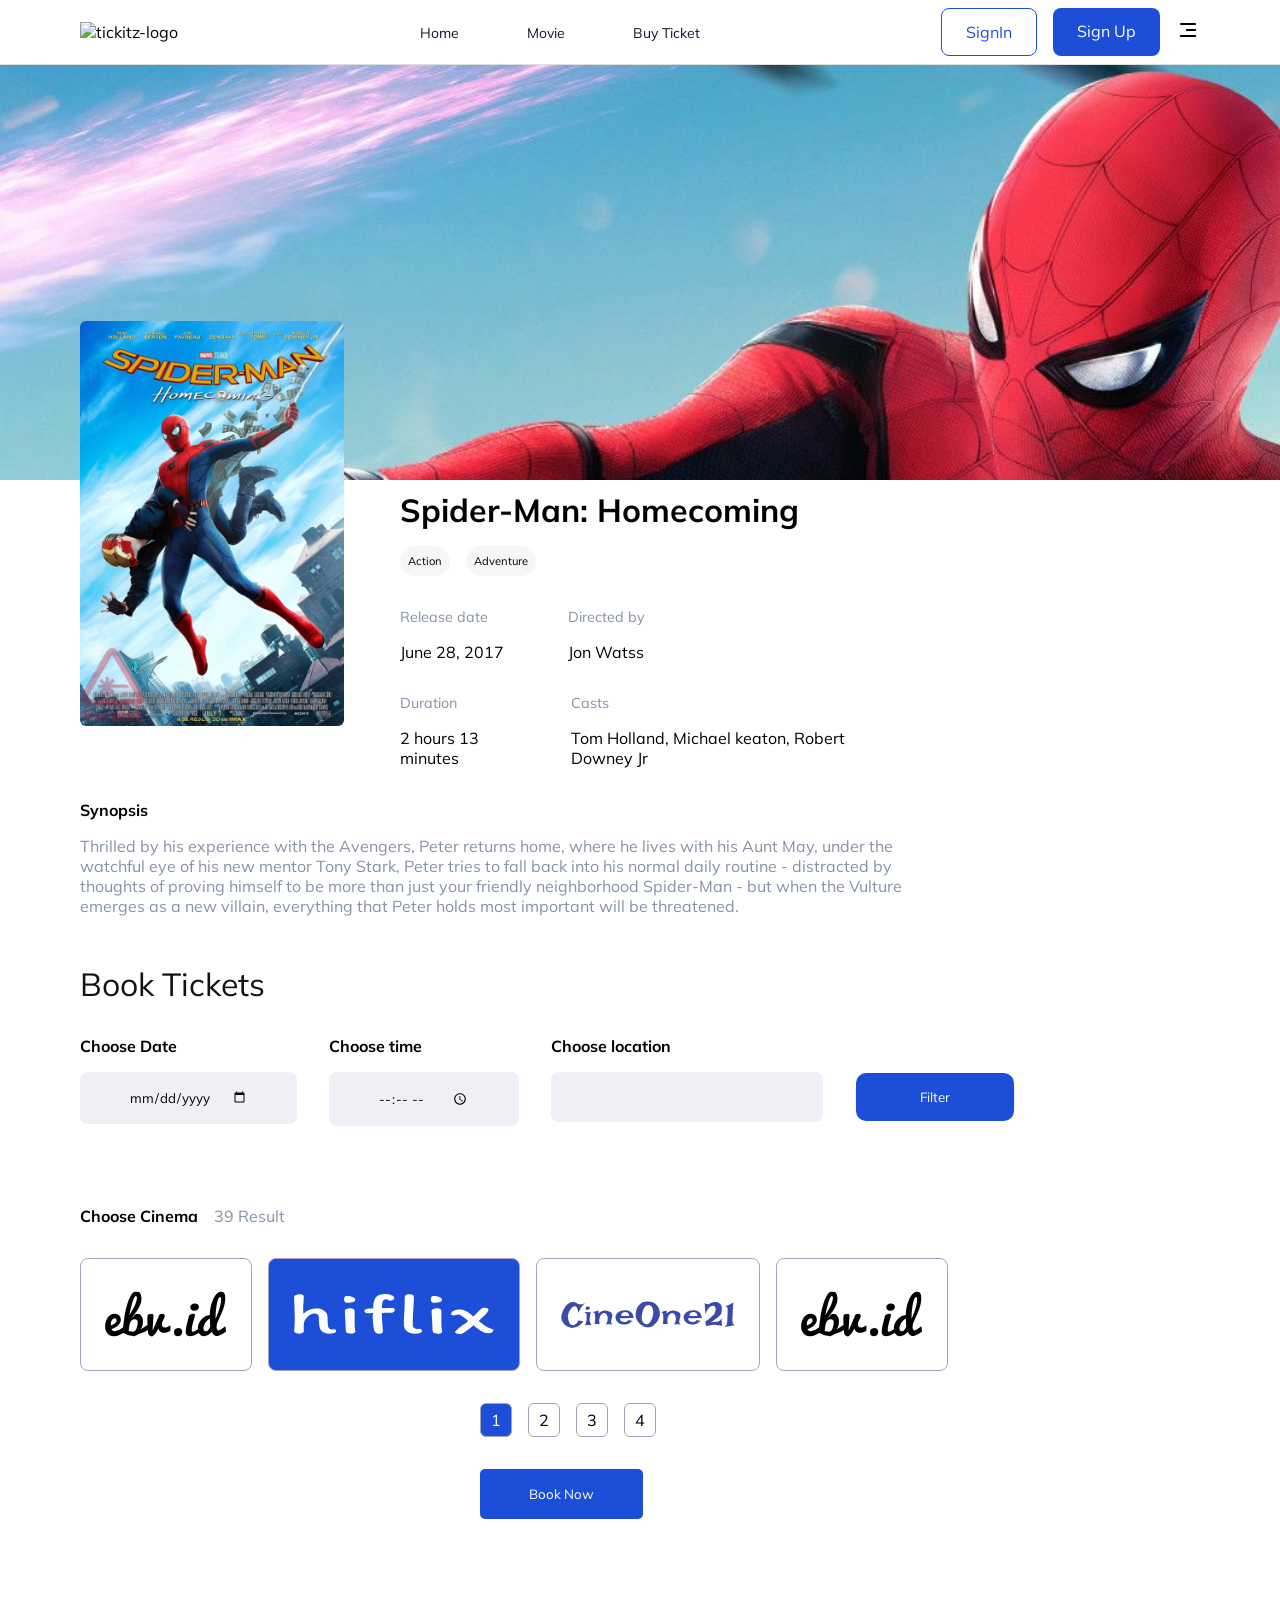
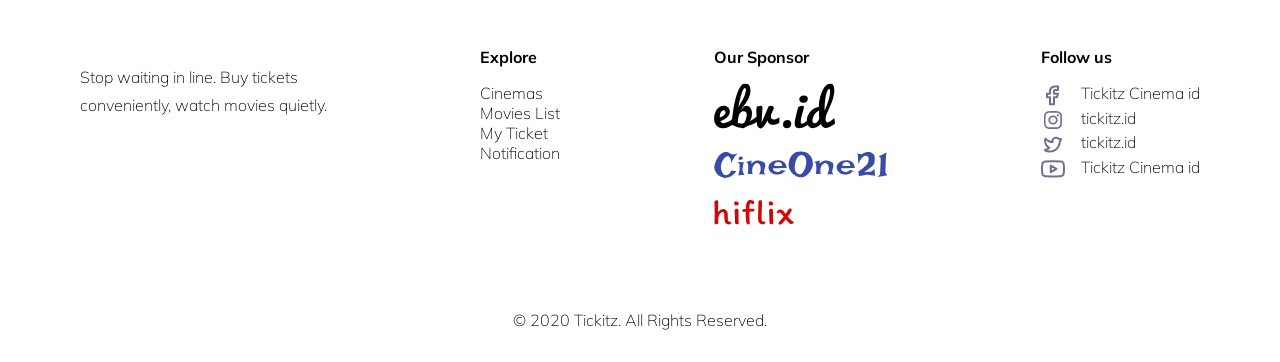
==== description.html @ 7eff0861 "feat: Tickitz.id" ====
<!DOCTYPE html>
<html lang="en">
<head>
    <meta charset="UTF-8">
    <meta name="viewport" content="width=device-width, initial-scale=1.0">
    <title>Movie Description</title>
    <link rel="preconnect" href="https://fonts.googleapis.com">
    <link rel="preconnect" href="https://fonts.gstatic.com" crossorigin>
    <link href="https://fonts.googleapis.com/css2?family=Mulish:ital,wght@0,200..1000;1,200..1000&display=swap" rel="stylesheet">
    <link rel="stylesheet" href="./assets/style/description.css">
</head>
<body>
    <header>
        <nav>
            <div class="home-logo">
                <img src="./assets/img/Tickitz 1.svg" alt="tickitz-logo">
            </div>
            <div class="nav-link">
                <a href="home.html">Home</a>
                <a href="movie.html">Movie</a>
                <a href="movie.html">Buy Ticket</a>
            </div>
            <div class="btn-sign-log">
                <div class="btn-log">
                     <a href="login.html">SignIn</a>
                </div>
                <div class="btn-up">
                    <a href="register.html">Sign Up</a>
                </div>
                <div class="menu">
                    <a href="#" id="hamburger-menu"><img src="./assets/img/gg_menu-right-alt.svg" alt=""></a>
                </div>
            </div>
        </nav>
    </header>

    <section id="hero">
            <div class="container-img">
                <div><img src="./assets/img/spiderman-film.svg" alt=""></div>
            </div>
            <div class="container">
                <div class="film">
                    <div class="title"><p>Spider-Man: Homecoming</p></div>
                    <div class="genre">
                        <div><p>Action</p></div>
                        <div class="genre2"><p>Adventure</p></div>
                    </div>
                    <div class="release-directed">
                        <div>
                            <div class="release"><p>Release date</p></div>
                            <div class="date"><p>June 28, 2017</p></div>
                        </div>
                        <div>  
                            <div class="directed"><p>Directed by</p></div>
                            <div class="direct"><p>Jon Watss</p></div>
                        </div>
                    </div>
                    <div class="duration-casts">
                        <div>
                            <div class="duration"><p>Duration</p></div>
                            <div class="time"><p>2 hours 13 minutes</p></div>
                        </div>
                        <div>    
                            <div class="cast"><p>Casts</p></div>
                            <div class="actor"><p>Tom Holland, Michael keaton, Robert Downey Jr</p></div>
                        </div>    
                    </div>
                </div>
            </div>
    </section>

    <section id="hero-desc">
        <div class="container">
            <div class="sinopsis">
                <p>Synopsis</p>
                <p>Thrilled by his experience with the Avengers, Peter returns home, where he lives with his Aunt May, under the watchful eye of his new mentor Tony Stark, Peter tries to fall back into his normal daily routine - distracted by thoughts of proving himself to be more than just your friendly neighborhood Spider-Man - but when the Vulture emerges as a new villain, everything that Peter holds most important will be threatened. </p>
            </div>

            <div class="book">
                <div class="books"><p>Book Tickets</p></div>

                <div class="flex-desc">
                    <div class="container-form">
                    <form action="">
                    <div>    
                        <div class="label-input"><p>Choose Date</p></div>
                        <div><input type="date"></div>
                    </div>
                    <div>    
                        <div class="label-input"><p>Choose time</p></div>
                        <div><input type="time"></div>
                    </div>
                    <div>    
                        <div class="label-input"><p>Choose location</p></div>
                        <div><input type="text"></div>
                    </div>
                    
                    <div class="btn-filter">
                       <button type="submit">
                            <a href="">Filter</a>
                       </button>
                    </div>
                    </form>
                    </div>
                </div>
            </div>
        </div>    
    </section>

    <section id="choose-cinema">
        <div class="cinema">
            <p>Choose Cinema</p>
            <p>39 Result</p>
        </div>

        <div class="container-card">
            <div>
                <img src="./assets/img/ebv.id 2.svg" alt="">
            </div>
            <div class="cinema-hiflix">
                <img src="./assets/img/hiflix 3.svg" alt="">
            </div>
            <div>
                <img src="./assets/img/CineOne21 2.svg" alt="">
            </div>
            <div>
                <img src="./assets/img/ebv.id 2.svg" alt="">
            </div>
        </div>

        <div class="btn-number">
            <p class="one">1</p>
            <p>2</p>
            <p>3</p>
            <p>4</p>
        </div>

        <div class="btn-book">
            <button>
                <a href="order-page.html">Book Now</a>
            </button>
        </div>
    </section>







    <footer>
        <div class="container-footer">
            <div class="footer1">
                <div><img src="./assets/img/Tickitz 1.svg" alt=""></div>
                <div><p>Stop waiting in line. Buy tickets</p></div>
                <div><p>conveniently, watch movies quietly.</p></div>
            </div>
            <div class="footer2">
                <div><p>Explore</p></div>
                <div><p>Cinemas</p></div>
                <div><p>Movies List</p></div>
                <div><p>My Ticket</p></div>
                <div><p>Notification</p></div>
            </div>
            <div class="footer3">
                <div><p>Our Sponsor</p></div>
                <div><img src="./assets/img/ebv.id 2.svg" alt="ebv"></div>
                <div><img src="./assets/img/CineOne21 2.svg" alt="cineone"></div>
                <div><img src="./assets/img/hiflix 2.svg" alt="hiflix"></div>
            </div>
            <div class="footer4">
                <div class="follow"><p>Follow us</p></div>
                <div class="facebook">
                    <img src="./assets/img/eva_facebook-outline.svg" alt="facebook icon">
                    <p>Tickitz Cinema id</p>
                </div>
                <div class="ig">
                    <img src="./assets/img/bx_bxl-instagram.svg" alt="instagram icon">
                    <p>tickitz.id</p>
                </div>
                <div class="x">
                    <img src="./assets/img/eva_twitter-outline.svg" alt="twitter icon">
                    <p>tickitz.id</p>
                </div>
                <div class="ytb">
                    <img src="./assets/img/feather_youtube.svg" alt="youtube icon">
                    <p>Tickitz Cinema id</p>
                </div>
            </div>
        </div>
        </div>
        <div class="copyright">
            &copy; 2020 Tickitz. All Rights Reserved.
        </div>
    </footer>


</body>
</html>
---- assets/style/description.css ----
:root {
    --main--color : #1D4ED8;
    --sec--color : #A0A3BD;
    --font : 'Mulish';
}

* {
     margin: 0;
     padding: 0;
     font-family: var(--font);
     outline: none;
     
}

header {
    border-bottom: 0.1rem solid #DEDEDE;
}

nav {
    display: flex;
    justify-content: space-between;
    align-items: center;
    margin: 0.5rem 5rem;
}


.nav-link a {
    text-decoration: none;
    color: #0F172A;
    padding: 0 2rem;
    font-size: 14px;

}

.btn-sign-log {
    display: flex;
    gap: 1rem;
}

.btn-sign-log div a {
    text-decoration: none;
}

.btn-log {
    background-color: #fff;
    padding: 0.8rem 1.5rem;
    border-radius: 8px;
    border: 1.5px solid var(--main--color);
}



.btn-up {
    background-color: #1D4ED8;
    padding: 0.8rem 1.5rem;
    border-radius: 8px;
}

.btn-up:hover {
    background-color: #3a7bc8;
}

.btn-log a {
    color: var(--main--color);
}

.btn-up a {
    color: #fff;
}

.menu {
    display: flex;
    align-items: center;
}

#hero {
    background-image: url(../img/spiderman-cover-desc.svg);
    background-repeat: no-repeat;   
    
}

.container-img div img{
      margin-top: 16rem;
      margin-left: 5rem;
}


.film {
    margin-top: -16rem;
}



.title {
    font-weight: bold;
    font-size: 32px;
    margin: 1rem 25rem;
}

.genre {
    display: flex;
    margin: 1rem 25rem;
    gap: 1rem;
}

.genre p {
    padding: 0.5rem;
    border-radius: 25px;
    background-color: rgba(160,163,189,0.1);
    font-size: 0.7rem;
}

.release-directed {
    display: flex;
    gap: 4rem;
    margin: 1rem 25rem;
}

.release-directed div p {
    margin: 1rem 0rem;
    
}

.release {
    color: #8692A6;
    font-size: 0.9rem;

}

.directed {
    color: #8692A6;
    font-size: 0.9rem
}

.duration-casts {
    display: flex;
    gap: 3rem;
    margin: 1rem 25rem;
}

.duration {
    color: #8692A6;
    font-size: 0.9rem;
    margin-bottom: 1rem;
}


.cast {
    color: #8692A6;
    font-size: 0.9rem;
    margin-bottom: 1rem;

}

.sinopsis>p:first-child {
    margin-left: 5rem;
    margin-top: 2rem;
    font-weight: bold;
}

.sinopsis>p:nth-child(2) {
    margin-top: 1rem;
    margin-left: 5rem;
    margin-right: 20rem;
    color: #8692A6;
    font-weight: 400;
    margin-bottom: 3rem;
}

.books {
    margin-left: 5rem;
    font-size: 32px;
    color: #121212;
    margin-bottom: 2rem;
}

form {
    display: flex;
    gap: 2rem;
    margin-left: 5rem;
    margin-bottom: 5rem;
}

.label-input {
    font-weight: bold;
    margin-bottom: 1rem;
}

input {
    padding: 0.5rem 2rem;
    border: 1px solid transparent;
    background-color: #EFF0F6;
    padding: 1rem 3rem;
    border-radius: 8px;
}

.btn-filter {
    margin-top: 2rem;
    display: flex;
    align-items: center;

}

.btn-filter button {
    border: 1px solid transparent;
}

.btn-filter button a {
    background-color: var(--main--color);
    border-radius: 10px;
    padding: 1rem 4rem;
    color: #fff;
    text-decoration: none;
}

.cinema {
    margin-left: 5rem;
    display: flex;
    gap: 1rem;
    margin-bottom: 2rem;
}

.cinema>p:first-child {
    font-weight: bold;
}

.cinema>p:nth-child(2) {
    color: #8692A6;
}

.container-card {
    margin: 0rem 5rem;
    display: flex;
    justify-content: flex-start;
    gap: 1rem;
    margin-bottom: 2rem;
}

.container-card div {
    display: flex;
    align-items: center;
    border: 1px solid var(--sec--color);
    padding: 2rem 1.5rem;
    border-radius: 8px;

}

.cinema-hiflix {
    background-color: var(--main--color);
}

.btn-number {
    display: flex;
    margin-left: 30rem;
    gap: 1rem;

}

.btn-number p {
    border: 1px solid var(--sec--color) ;
    padding: 6px 10px;
    border-radius: 6px;    
}

.one {
    background-color: var(--main--color);
    color: white;
}

.btn-book {
    display: flex;
    margin-left: 30rem;
    margin-top: 2rem;
    margin-bottom: 8rem;
}

.btn-book button {
    padding: 1rem 3rem;
    background-color: var(--main--color);
    border: 1px solid transparent;
    border-radius: 5px;
}

.btn-book button a {
    text-decoration: none;
    background-color: var(--main--color);
    color: white;
}


.container-footer {
    margin: 4rem 5rem;
    display: flex;
    justify-content: space-between;   
}


.footer1 div img {
   margin-bottom: 1rem;
}

.footer1 div p {
    display: flex;
    flex-wrap: wrap;
    margin-bottom: 0.5rem;
    font-weight: 100;
}

.footer2>div:first-child {
    font-weight: bold;
    margin-bottom: 1rem;
}

.footer2>div:nth-child(2) {
    font-weight: 200;
}

.footer2>div:nth-child(3) {
    font-weight: 200;
}

.footer2>div:nth-child(4) {
    font-weight: 200;
}

.footer2>div:nth-child(5) {
    font-weight: 200;
}

.footer3 div p {
    font-weight: bold;
    margin-bottom: 1rem;
}

.footer3 div img {
    margin-bottom: 1rem;
}

.facebook {
    display: flex;
    gap: 1rem;
    font-weight: 200;
}

.ig {
    display: flex;
    gap: 1rem;
    font-weight: 200;
}

.x {
    display: flex;
    gap: 1rem;
    font-weight: 200;
}

.ytb {
    display: flex;
    gap: 1rem;
    font-weight: 200;
}

.follow {
    font-weight: bold;
    margin-bottom: 1rem;
}

.copyright {
    display: flex;
    justify-content: center;
    margin-bottom: 2rem;
    font-weight: 100;
}










@media (max-width: 768px) {
    
    .home-logo img{
        width: 70%;
    }

    .nav-link a {
        display: none;
    }

    .btn-log, .btn-up {
        display: none;
    }

    .container-img div img {
        width: 100%;
        margin: 2rem auto 0;
    }

    .film {
        margin: 2rem 2rem 0;
    }

    .title, .genre, .release-directed, .duration-casts {
        margin: 1rem 2rem;
        flex-direction: column;
    }

    .genre {
        flex-wrap: wrap;
    }

    .sinopsis > p:first-child,
    .sinopsis > p:nth-child(2),
    .books {
        margin-left: 2rem;
        margin-right: 2rem;
    }

    .sinopsis > p:nth-child(2) {
        margin-right: 2rem;
    }

    form {
        flex-direction: column;
        gap: 1.5rem;
        margin: 2rem;
    }

    .btn-filter {
        justify-content: center;
    }

    .container-card {
        flex-wrap: wrap;
        justify-content: center;
        margin: 1rem 2rem;
    }

    .container-card div {
        width: 100%;
        justify-content: center;
    }

    .btn-number {
        justify-content: center;
        margin: 2rem 0;
    }

    .btn-book {
        justify-content: center;
        margin: 2rem 0;
    }

    .book {
        display: flex;
        flex-wrap: wrap;
        justify-content: center;
        margin-top: 5rem;
    }

    .container-footer {
        flex-direction: column;
        gap: 2rem;
        margin: 2rem;
    }

    .footer1, .footer2, .footer3, .footer4 {
        align-items: flex-start;
        justify-content: center;
    }

    .copyright {
        font-size: 14px;
        text-align: center;
    }

    #choose-cinema {
        margin-top: 8rem;
        margin-bottom: 8rem;
    }
}
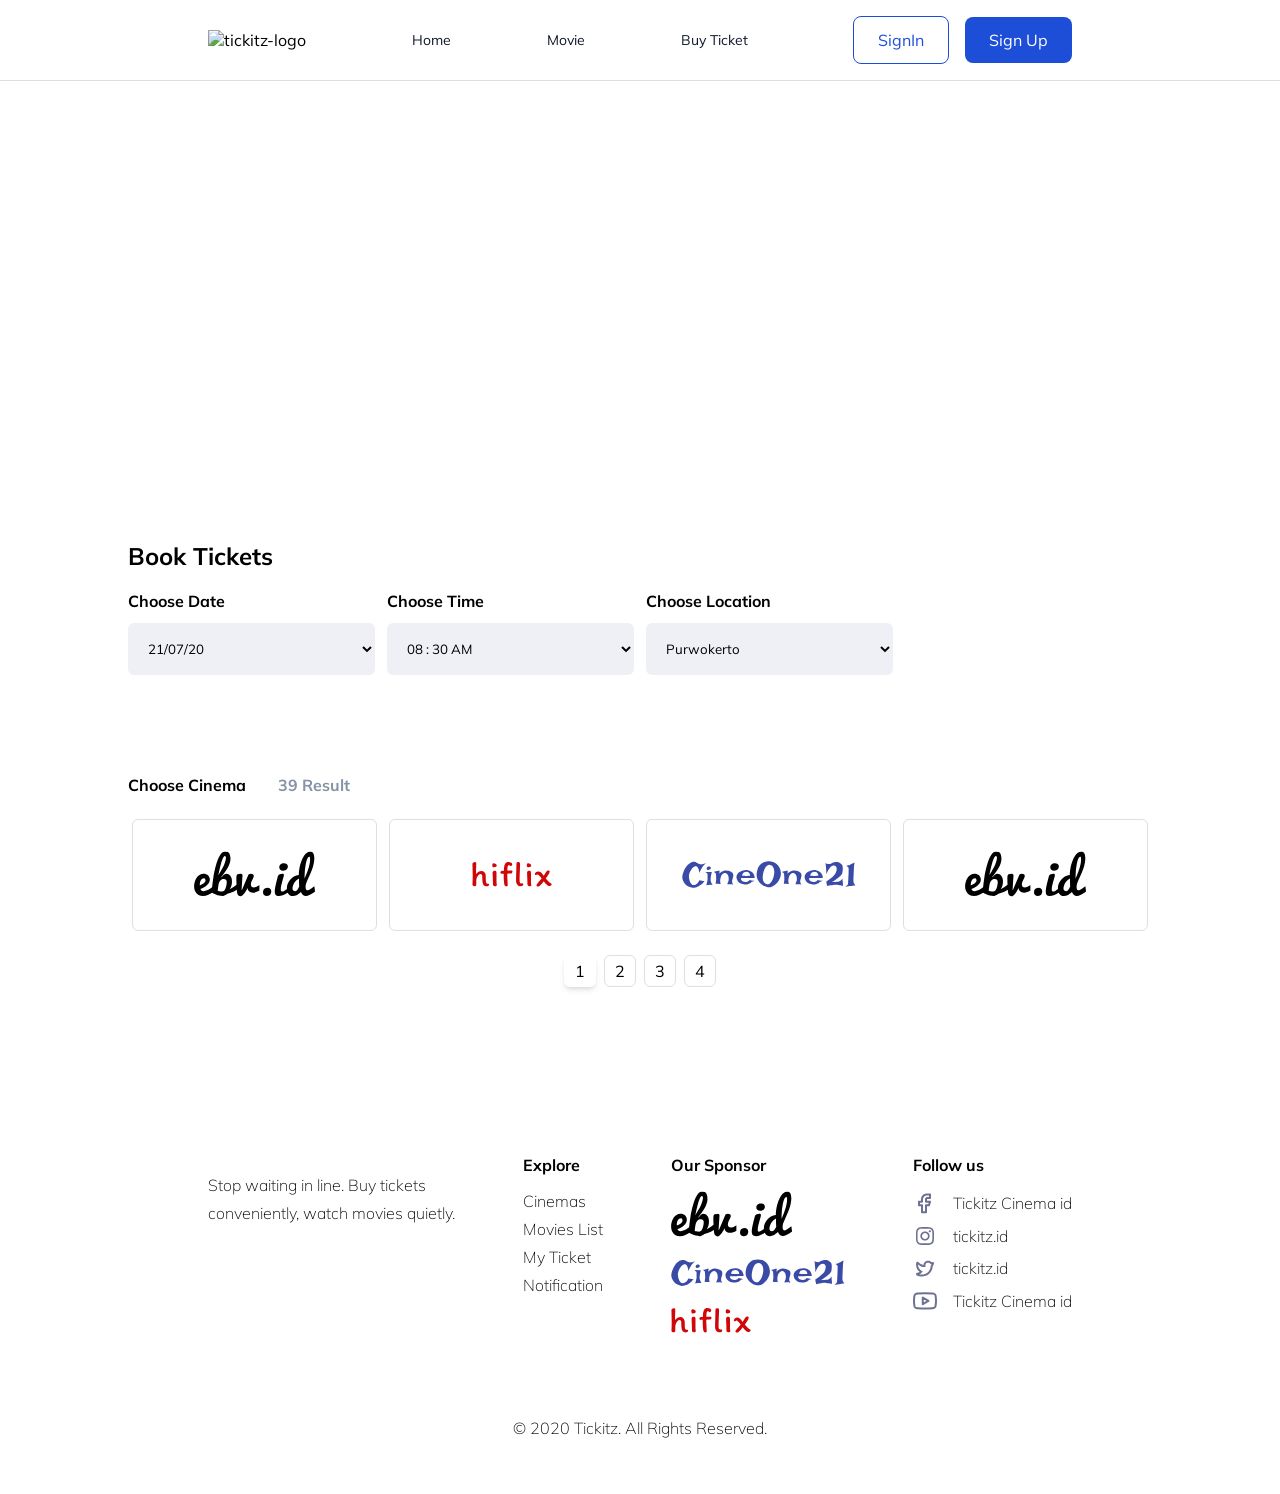
==== commit 96938b7c: "refactor: remove data dummy. shown data from third party api" ====
--- a/description.html
+++ b/description.html
@@ -1,22 +1,28 @@
+<!-- pg. 5 -->
 <!DOCTYPE html>
 <html lang="en">
+
 <head>
     <meta charset="UTF-8">
     <meta name="viewport" content="width=device-width, initial-scale=1.0">
-    <title>Movie Description</title>
-    <link rel="preconnect" href="https://fonts.googleapis.com">
-    <link rel="preconnect" href="https://fonts.gstatic.com" crossorigin>
-    <link href="https://fonts.googleapis.com/css2?family=Mulish:ital,wght@0,200..1000;1,200..1000&display=swap" rel="stylesheet">
+    <meta name="description" content="pg. 5">
+    <style>
+        @import url('https://fonts.googleapis.com/css2?family=Inter:ital,opsz,wght@0,14..32,100..900;1,14..32,100..900&family=Mulish:ital,wght@0,200..1000;1,200..1000&display=swap');
+    </style>
     <link rel="stylesheet" href="./assets/style/description.css">
+    <script src="https://cdn.jsdelivr.net/npm/axios/dist/axios.min.js"></script>
+    <script src="./assets/script/description.js" defer></script>
+    <title>Details #1</title>
 </head>
-<body>
-    <header>
+
+<body class="font-primary">
+   <header>
         <nav>
             <div class="home-logo">
                 <img src="./assets/img/Tickitz 1.svg" alt="tickitz-logo">
             </div>
             <div class="nav-link">
-                <a href="home.html">Home</a>
+                <a href="#home">Home</a>
                 <a href="movie.html">Movie</a>
                 <a href="movie.html">Buy Ticket</a>
             </div>
@@ -27,126 +33,82 @@
                 <div class="btn-up">
                     <a href="register.html">Sign Up</a>
                 </div>
-                <div class="menu">
-                    <a href="#" id="hamburger-menu"><img src="./assets/img/gg_menu-right-alt.svg" alt=""></a>
-                </div>
+                <button id="hamburger-menu">
+                    <img src="./assets/img/gg_menu-right-alt.svg" alt="menu icon" class="menu">
+                </button>
+
             </div>
         </nav>
     </header>
 
-    <section id="hero">
-            <div class="container-img">
-                <div><img src="./assets/img/spiderman-film.svg" alt=""></div>
+    <main class="d-flex flex-col">
+        <section id="hero">
+            <div id="mov-bdrop"></div>
+        </section>
+
+        <section id="mov-detail">
+            <div class="detail-wrapper">
+                
             </div>
-            <div class="container">
-                <div class="film">
-                    <div class="title"><p>Spider-Man: Homecoming</p></div>
-                    <div class="genre">
-                        <div><p>Action</p></div>
-                        <div class="genre2"><p>Adventure</p></div>
+            <div class="synopsis-wrapper">
+                <h3>Synopsis</h3>
+                
+            </div>
+        </section>
+
+        <section id="book" class="d-flex flex-col">
+            <h2>Book Tickets</h2>
+            <div class="grid-cont">
+                <h4>Choose Date</h4>
+                <h4>Choose Time</h4>
+                <h4>Choose Location</h4>
+                <h4>Showtimes and Tickets</h4>
+                <select name="" id="">
+                    <option value="">21/07/20</option>
+                </select>
+                <select name="" id="">
+                    <option value="">08 : 30 AM</option>
+                </select>
+                <select name="" id="">
+                    <option value="">Purwokerto</option>
+                </select>
+                <button>Filter</button>
+            </div>
+            <div class="choose-cinema d-flex flex-col mt-8">
+                <div class="title d-flex">
+                    <h4>Choose Cinema</h4>
+                    <h4>39 Result</h4>
+                </div>
+                <div class="cinema-icon d-flex">
+                    <div id="cinema-1" class="cinema"><img src="/assets/img/ebv.id 2.svg"
+                            alt="">
+                            <i class="nf nf-cod-chevron_down"></i>
+                        </div>
+                    <div id="cinema-2" class="cinema"><img src="/assets/img/hiflix 2.svg"
+                            alt="">
+                            <i class="nf nf-cod-chevron_down"></i>
                     </div>
-                    <div class="release-directed">
-                        <div>
-                            <div class="release"><p>Release date</p></div>
-                            <div class="date"><p>June 28, 2017</p></div>
+                    <div id="cinema-3" class="cinema"><img
+                            src="/assets/img/CineOne21 2.svg" alt="">
+                            <i class="nf nf-cod-chevron_down"></i>
                         </div>
-                        <div>  
-                            <div class="directed"><p>Directed by</p></div>
-                            <div class="direct"><p>Jon Watss</p></div>
+                    <div id="cinema-4" class="cinema"><img src="/assets/img/ebv.id 2.svg"
+                            alt="">
+                            <i class="nf nf-cod-chevron_down"></i>
                         </div>
-                    </div>
-                    <div class="duration-casts">
-                        <div>
-                            <div class="duration"><p>Duration</p></div>
-                            <div class="time"><p>2 hours 13 minutes</p></div>
-                        </div>
-                        <div>    
-                            <div class="cast"><p>Casts</p></div>
-                            <div class="actor"><p>Tom Holland, Michael keaton, Robert Downey Jr</p></div>
-                        </div>    
+                </div>
+                <div class="pg-number">
+                    <div class="cinema-num d-flex justify-center">
+                        <div class="num num-1">1</div>
+                        <div class="num num-2">2</div>
+                        <div class="num num-3">3</div>
+                        <div class="num num-4">4</div>
                     </div>
                 </div>
+                <button><a href="../ticket/order.html">Book Now</a></button>
             </div>
-    </section>
-
-    <section id="hero-desc">
-        <div class="container">
-            <div class="sinopsis">
-                <p>Synopsis</p>
-                <p>Thrilled by his experience with the Avengers, Peter returns home, where he lives with his Aunt May, under the watchful eye of his new mentor Tony Stark, Peter tries to fall back into his normal daily routine - distracted by thoughts of proving himself to be more than just your friendly neighborhood Spider-Man - but when the Vulture emerges as a new villain, everything that Peter holds most important will be threatened. </p>
-            </div>
-
-            <div class="book">
-                <div class="books"><p>Book Tickets</p></div>
-
-                <div class="flex-desc">
-                    <div class="container-form">
-                    <form action="">
-                    <div>    
-                        <div class="label-input"><p>Choose Date</p></div>
-                        <div><input type="date"></div>
-                    </div>
-                    <div>    
-                        <div class="label-input"><p>Choose time</p></div>
-                        <div><input type="time"></div>
-                    </div>
-                    <div>    
-                        <div class="label-input"><p>Choose location</p></div>
-                        <div><input type="text"></div>
-                    </div>
-                    
-                    <div class="btn-filter">
-                       <button type="submit">
-                            <a href="">Filter</a>
-                       </button>
-                    </div>
-                    </form>
-                    </div>
-                </div>
-            </div>
-        </div>    
-    </section>
-
-    <section id="choose-cinema">
-        <div class="cinema">
-            <p>Choose Cinema</p>
-            <p>39 Result</p>
-        </div>
-
-        <div class="container-card">
-            <div>
-                <img src="./assets/img/ebv.id 2.svg" alt="">
-            </div>
-            <div class="cinema-hiflix">
-                <img src="./assets/img/hiflix 3.svg" alt="">
-            </div>
-            <div>
-                <img src="./assets/img/CineOne21 2.svg" alt="">
-            </div>
-            <div>
-                <img src="./assets/img/ebv.id 2.svg" alt="">
-            </div>
-        </div>
-
-        <div class="btn-number">
-            <p class="one">1</p>
-            <p>2</p>
-            <p>3</p>
-            <p>4</p>
-        </div>
-
-        <div class="btn-book">
-            <button>
-                <a href="order-page.html">Book Now</a>
-            </button>
-        </div>
-    </section>
-
-
-
-
-
-
+        </section>
+    </main>
 
     <footer>
         <div class="container-footer">
@@ -193,7 +155,6 @@
             &copy; 2020 Tickitz. All Rights Reserved.
         </div>
     </footer>
+</body>
 
-
-</body>
 </html>
--- a/assets/style/description.css
+++ b/assets/style/description.css
@@ -1,16 +1,25 @@
-:root {
-    --main--color : #1D4ED8;
-    --sec--color : #A0A3BD;
-    --font : 'Mulish';
-}
-
-* {
-     margin: 0;
-     padding: 0;
-     font-family: var(--font);
-     outline: none;
-     
-}
+
+
+        :root {
+            --main--color: #1D4ED8;
+            --sec--color: #A0A3BD;
+            --font: 'Mulish';
+        }
+
+        * {
+            margin: 0;
+            padding: 0;
+            font-family: var(--font);
+            outline: none;
+            box-sizing: border-box;
+        }
+
+ .nav-link {
+    display: flex;
+    gap: 20px;
+}
+
+
 
 header {
     border-bottom: 0.1rem solid #DEDEDE;
@@ -21,20 +30,25 @@
     justify-content: space-between;
     align-items: center;
     margin: 0.5rem 5rem;
-}
-
+    position: relative;
+}
+
+.nav-link {
+    display: flex;
+    gap: 2rem;
+}
 
 .nav-link a {
     text-decoration: none;
     color: #0F172A;
     padding: 0 2rem;
     font-size: 14px;
-
 }
 
 .btn-sign-log {
     display: flex;
     gap: 1rem;
+    align-items: center;
 }
 
 .btn-sign-log div a {
@@ -48,8 +62,6 @@
     border: 1.5px solid var(--main--color);
 }
 
-
-
 .btn-up {
     background-color: #1D4ED8;
     padding: 0.8rem 1.5rem;
@@ -68,232 +80,300 @@
     color: #fff;
 }
 
-.menu {
+
+
+#hamburger-menu {
+    display: none;
+    cursor: pointer;
+    text-decoration: none;
+}       
+
+body {
+    margin: 0 auto;
+}
+
+.d-grid {
+    display: grid;
+}
+
+.d-flex {
     display: flex;
+}
+
+.flex-col {
+    flex-direction: column;
+}
+
+.flex-row {
+    flex-direction: row;
+}
+
+.align-center {
     align-items: center;
 }
 
-#hero {
-    background-image: url(../img/spiderman-cover-desc.svg);
-    background-repeat: no-repeat;   
-    
-}
-
-.container-img div img{
-      margin-top: 16rem;
-      margin-left: 5rem;
-}
-
-
-.film {
-    margin-top: -16rem;
-}
-
-
-
-.title {
-    font-weight: bold;
-    font-size: 32px;
-    margin: 1rem 25rem;
-}
-
-.genre {
-    display: flex;
-    margin: 1rem 25rem;
-    gap: 1rem;
-}
-
-.genre p {
-    padding: 0.5rem;
-    border-radius: 25px;
-    background-color: rgba(160,163,189,0.1);
-    font-size: 0.7rem;
-}
-
-.release-directed {
-    display: flex;
-    gap: 4rem;
-    margin: 1rem 25rem;
-}
-
-.release-directed div p {
-    margin: 1rem 0rem;
-    
-}
-
-.release {
-    color: #8692A6;
-    font-size: 0.9rem;
-
-}
-
-.directed {
-    color: #8692A6;
-    font-size: 0.9rem
-}
-
-.duration-casts {
-    display: flex;
-    gap: 3rem;
-    margin: 1rem 25rem;
-}
-
-.duration {
-    color: #8692A6;
-    font-size: 0.9rem;
-    margin-bottom: 1rem;
-}
-
-
-.cast {
-    color: #8692A6;
-    font-size: 0.9rem;
-    margin-bottom: 1rem;
-
-}
-
-.sinopsis>p:first-child {
-    margin-left: 5rem;
-    margin-top: 2rem;
-    font-weight: bold;
-}
-
-.sinopsis>p:nth-child(2) {
-    margin-top: 1rem;
-    margin-left: 5rem;
-    margin-right: 20rem;
-    color: #8692A6;
-    font-weight: 400;
-    margin-bottom: 3rem;
-}
-
-.books {
-    margin-left: 5rem;
-    font-size: 32px;
-    color: #121212;
-    margin-bottom: 2rem;
-}
-
-form {
-    display: flex;
-    gap: 2rem;
-    margin-left: 5rem;
-    margin-bottom: 5rem;
-}
-
-.label-input {
-    font-weight: bold;
-    margin-bottom: 1rem;
-}
-
-input {
-    padding: 0.5rem 2rem;
-    border: 1px solid transparent;
-    background-color: #EFF0F6;
-    padding: 1rem 3rem;
-    border-radius: 8px;
-}
-
-.btn-filter {
-    margin-top: 2rem;
-    display: flex;
-    align-items: center;
-
-}
-
-.btn-filter button {
-    border: 1px solid transparent;
-}
-
-.btn-filter button a {
-    background-color: var(--main--color);
-    border-radius: 10px;
-    padding: 1rem 4rem;
-    color: #fff;
+.justify-center {
+    justify-content: center;
+}
+
+.mx-auto {
+    margin: 0 auto;
+}
+
+.border {
+    border: 1px solid;
+}
+
+.hidden {
+    display: none;
+}
+
+.font-primary {
+    font-family: var(--font-primary);
+}
+
+.font-secondary {
+    font-family: var(--font-secondary);
+}
+
+.fs-sm {
+    font-size: 12px;
+}
+
+.fs-md {
+    font-size: 14px;
+}
+
+.fw-md {
+    font-weight: 500;
+}
+
+.gray-primary {
+    color: var(--gray-primary);
+}
+
+.yet-gray {
+    color: #AAAAAA;
+}
+
+.gray-secondary {
+    color: var(--gray-secondary);
+}
+
+.gray-tertiary {
+    color: var(--gray-tertiary);
+}
+
+.color-blue {
+    color: var(--blue);
+}
+
+.color-gray-50 {
+    color: var(--gray-50);
+}
+
+.bg-blue {
+    background-color: var(--blue);
+}
+
+.bg-white {
+    background-color: white;
+}
+
+.pointer {
+    cursor: pointer;
+}
+
+.border-b-blu {
+    border-bottom: 1px solid var(--blue);
+}
+
+.decoration-none {
     text-decoration: none;
 }
 
-.cinema {
-    margin-left: 5rem;
-    display: flex;
-    gap: 1rem;
-    margin-bottom: 2rem;
-}
-
-.cinema>p:first-child {
-    font-weight: bold;
-}
-
-.cinema>p:nth-child(2) {
-    color: #8692A6;
-}
-
-.container-card {
-    margin: 0rem 5rem;
-    display: flex;
-    justify-content: flex-start;
-    gap: 1rem;
-    margin-bottom: 2rem;
-}
-
-.container-card div {
-    display: flex;
-    align-items: center;
-    border: 1px solid var(--sec--color);
-    padding: 2rem 1.5rem;
-    border-radius: 8px;
-
-}
-
-.cinema-hiflix {
-    background-color: var(--main--color);
-}
-
-.btn-number {
-    display: flex;
-    margin-left: 30rem;
-    gap: 1rem;
-
-}
-
-.btn-number p {
-    border: 1px solid var(--sec--color) ;
-    padding: 6px 10px;
-    border-radius: 6px;    
-}
-
-.one {
-    background-color: var(--main--color);
-    color: white;
-}
-
-.btn-book {
-    display: flex;
-    margin-left: 30rem;
-    margin-top: 2rem;
-    margin-bottom: 8rem;
-}
-
-.btn-book button {
-    padding: 1rem 3rem;
-    background-color: var(--main--color);
-    border: 1px solid transparent;
-    border-radius: 5px;
-}
-
-.btn-book button a {
-    text-decoration: none;
-    background-color: var(--main--color);
-    color: white;
-}
-
+header {
+    padding: .5rem 8rem;
+    position: sticky;
+    top: 0;
+    border-bottom: 1px solid #DEDEDE;
+    z-index: 9999;
+    background-color: white;
+}
+
+main {
+    padding-inline: 8rem;
+}
+
+header nav {
+    justify-content: space-between;
+    position: relative;
+
+    .center {
+        /* gap: 3.5rem; */
+
+        a {
+            color: #0F172A;
+        }
+    }
+
+    .account {
+        position: relative;
+        gap: .625rem;
+
+        a {
+            text-decoration: none;
+            color: #414141;
+
+            &:first-child {
+                gap: .325rem;
+                align-items: flex-end;
+            }
+        }
+
+        button {
+            border: none;
+            border-radius: 4px;
+            padding: .625rem .75rem;
+        }
+    }
+
+    #profile-pic {
+        display: none;
+        padding: 0;
+        border-radius: 50%;
+        width: 2.5rem;
+        height: 2.5rem;
+        background: url("/assets/images/profile-pic.png");
+        background-size: cover;
+        background-position-x: -.5rem;
+
+        &:hover {
+            cursor: pointer;
+        }
+    }
+
+    .manage-usr {
+        display: none;
+        text-align: end;
+        background-color: white;
+        color: #0F172A;
+        font-weight: 500;
+        position: absolute;
+        right: 0;
+        top: 3rem;
+        padding: .325rem;
+        div {
+            &:hover {
+                cursor: pointer;
+                opacity: .6;
+            }
+        }
+    }
+
+    .account button:nth-child(1) {
+        border: 1px solid var(--blue);
+        background-color: transparent;
+
+        a {
+            color: var(--blue);
+            text-decoration: none;
+        }
+    }
+
+    .account button:nth-child(2) {
+        a {
+            text-decoration: none;
+            color: white;
+        }
+    }
+
+    .burger {
+        display: none;
+        position: absolute;
+        right: 0;
+    }
+
+    .menu {
+        display: none;
+    }
+}
+
+footer {
+    padding-inline: 8rem;
+    padding-bottom: 1.5rem;
+    margin-top: 8rem;
+    gap: 32px;
+
+    .top {
+        justify-content: space-between;
+
+        h4 {
+            margin-bottom: 1.5rem;
+        }
+
+        .foo-logo p {
+            color: #6E7191;
+        }
+
+        .explore,
+        .follow {
+
+            .link,
+            .social {
+                gap: .625rem;
+
+                a {
+                    color: var(--gray-primary);
+                    text-decoration: none;
+                    font-size: 14px;
+                }
+            }
+        }
+
+        .follow .social a {
+            display: flex;
+            align-items: center;
+            gap: 12px;
+
+            img {
+                width: 14%;
+            }
+        }
+
+        .follow .social a:nth-child(1)::after {
+            content: "Tickitz Cinema id";
+        }
+
+        .follow .social a:nth-child(2)::after {
+            content: "tickitz.id";
+        }
+
+        .follow .social a:nth-child(3)::after {
+            content: "tickitz.id";
+        }
+
+        .follow .social a:nth-child(4)::after {
+            content: "Tickitz Cinema id";
+        }
+
+        .spons-img {
+            gap: 16px;
+        }
+    }
+
+    .bottom {
+        text-align: center;
+        color: var(--gray-primary);
+        font-size: 14px;
+    }
+}
 
 .container-footer {
     margin: 4rem 5rem;
     display: flex;
     justify-content: space-between;   
 }
-
 
 .footer1 div img {
    margin-bottom: 1rem;
@@ -311,20 +391,9 @@
     margin-bottom: 1rem;
 }
 
-.footer2>div:nth-child(2) {
+.footer2>div:nth-child(n+2) {
     font-weight: 200;
-}
-
-.footer2>div:nth-child(3) {
-    font-weight: 200;
-}
-
-.footer2>div:nth-child(4) {
-    font-weight: 200;
-}
-
-.footer2>div:nth-child(5) {
-    font-weight: 200;
+    margin-bottom: 0.5rem;
 }
 
 .footer3 div p {
@@ -336,28 +405,12 @@
     margin-bottom: 1rem;
 }
 
-.facebook {
+.facebook, .ig, .x, .ytb {
     display: flex;
     gap: 1rem;
     font-weight: 200;
-}
-
-.ig {
-    display: flex;
-    gap: 1rem;
-    font-weight: 200;
-}
-
-.x {
-    display: flex;
-    gap: 1rem;
-    font-weight: 200;
-}
-
-.ytb {
-    display: flex;
-    gap: 1rem;
-    font-weight: 200;
+    margin-bottom: 0.5rem;
+    align-items: center;
 }
 
 .follow {
@@ -372,114 +425,483 @@
     font-weight: 100;
 }
 
-
-
-
-
-
-
-
-
-
-@media (max-width: 768px) {
-    
-    .home-logo img{
-        width: 70%;
-    }
-
-    .nav-link a {
-        display: none;
-    }
-
-    .btn-log, .btn-up {
-        display: none;
-    }
-
-    .container-img div img {
-        width: 100%;
-        margin: 2rem auto 0;
-    }
-
-    .film {
-        margin: 2rem 2rem 0;
-    }
-
-    .title, .genre, .release-directed, .duration-casts {
-        margin: 1rem 2rem;
-        flex-direction: column;
-    }
-
-    .genre {
-        flex-wrap: wrap;
-    }
-
-    .sinopsis > p:first-child,
-    .sinopsis > p:nth-child(2),
-    .books {
-        margin-left: 2rem;
-        margin-right: 2rem;
-    }
-
-    .sinopsis > p:nth-child(2) {
-        margin-right: 2rem;
-    }
-
-    form {
-        flex-direction: column;
-        gap: 1.5rem;
-        margin: 2rem;
-    }
-
-    .btn-filter {
-        justify-content: center;
-    }
-
-    .container-card {
-        flex-wrap: wrap;
-        justify-content: center;
-        margin: 1rem 2rem;
-    }
-
-    .container-card div {
-        width: 100%;
-        justify-content: center;
-    }
-
-    .btn-number {
-        justify-content: center;
-        margin: 2rem 0;
-    }
-
-    .btn-book {
-        justify-content: center;
-        margin: 2rem 0;
-    }
-
-    .book {
+.steps {
+    justify-content: space-between;
+
+    .step {
+        gap: 8px;
+
+        .dot {
+            width: 32px;
+            height: 32px;
+            border-radius: 50%;
+            background-color: #A0A3BD;
+            display: flex;
+            align-items: center;
+            justify-content: center;
+            font-size: 0.875rem;
+            color: white;
+
+        }
+
+        .how {
+            font-size: 0.75rem;
+            color: #4E4B66;
+        }
+    }
+
+    .dash-line {
+        transform: translateY(-44%);
+    }
+}
+
+button:not([disabled]):hover {
+    cursor: pointer;
+    opacity: .75;
+}
+
+@media screen and (max-width: 768px) {
+    header {
+        padding-inline: 1.5rem;
+    }
+
+    header nav {
+        gap: 0;
+
+        .center {
+            a {
+                display: none;
+            }
+        }
+
+        .account {
+            display: none;
+        }
+
+        .manage-usr {
+            transform: translateX(-30%);
+        }
+        #profile-pic {
+            transform: translateX(-80%);
+        }
+
+        .burger {
+            display: block;
+
+            &:hover {
+                cursor: pointer;
+                opacity: .6;
+            }
+        }
+
+        .menu {
+            display: none;
+            position: absolute;
+            text-align: end;
+            right: 0;
+            top: 3rem;
+            gap: .75rem;
+            padding: .5rem;
+            background-color: white;
+            
+            a {
+                color: #0F172A; 
+                &:hover {
+                    opacity: .6;
+                }
+            }
+        }
+    }
+
+    main {
+        padding-inline: 1.5rem;
+    }
+
+    footer {
+        padding-inline: 1.5rem;
+
+        .top {
+            flex-direction: column;
+            gap: 3rem;
+
+            .explore {
+                .link {
+                    gap: 2.5rem;
+                }
+            }
+
+            .explore,
+            .sponsor {
+
+                .link,
+                .spons-img {
+                    flex-direction: row;
+
+                }
+            }
+
+            .social {
+                flex-direction: row;
+
+                a {
+                    img {
+                        min-width: 24px;
+                    }
+                }
+            }
+
+        }
+
+        .bottom {
+            align-self: flex-start;
+        }
+
+        .top .follow .social a:nth-child(1)::after {
+            content: "";
+        }
+
+        .top .follow .social a:nth-child(2)::after {
+            content: "";
+        }
+
+        .top .follow .social a:nth-child(3)::after {
+            content: "";
+        }
+
+        .top .follow .social a:nth-child(4)::after {
+            content: "";
+        }
+    }
+}
+
+
+
+
+
+
+
+
+
+main {
+    padding-inline: 0;
+    gap: 2.5rem;
+}
+
+section:not(#hero) {
+    padding-inline: 8rem;
+}
+
+section:not(#hero) {
+    transform: translateY(-44%);
+}
+
+section#hero {
+    margin-inline: 0;
+    padding-block: 0;
+
+    #mov-bdrop {
+        width: 100vw;
+        height: 56vh;
+    }
+}
+
+section#mov-detail {
+    .detail-wrapper {
         display: flex;
-        flex-wrap: wrap;
-        justify-content: center;
+        align-items: flex-end;
+        gap: 1rem;
+        /* margin-top: 2.5rem; */
+
+        img {
+            border-radius: 6px;
+        }
+
+        .right-items {
+            display: flex;
+            flex-direction: column;
+            gap: 1rem;
+
+            .genre {
+                gap: .5rem;
+            }
+
+            .genre p {
+                padding: 2px 12px;
+                background-color: #A0A3BD1A;
+                color: var(--gray-tertiary);
+                border-radius: 24px;
+            }
+        }
+
+        .right-items .grid-child {
+            display: grid;
+            grid-template-columns: repeat(6, 1fr);
+            gap: 8px;
+
+            div {
+                display: flex;
+                flex-direction: column;
+            }
+
+            .director,
+            .casts {
+                padding-left: 40px;
+                grid-column: 2 / 7;
+            }
+
+            h4 {
+                color: #8692A6;
+                font-weight: 400;
+            }
+
+            p {
+                color: #121212;
+            }
+        }
+    }
+
+    .synopsis-wrapper {
+        margin-top: 20px;
+        width: 60%;
+
+        p {
+            color: #A0A3BD;
+            line-height: 1.6;
+            margin-top: 4px;
+        }
+    }
+}
+
+section#book {
+    gap: 1.25rem;
+
+    .grid-cont {
+        display: grid;
+        grid-template-columns: repeat(4, 1fr);
+        grid-template-rows: repeat(3, 1fr);
+        gap: 12px;
+
+        h4:nth-child(4) {
+            display: none;
+        }
+
+        select,
+        button {
+            grid-row: 2 / 4;
+        }
+    }
+
+    .grid-cont h5:nth-child(3) {
+        grid-column: 3 / 5;
+    }
+
+    .grid-cont select {
+        border: none;
+        padding-left: 16px;
+        border-radius: 6px;
+        color: var(--gray-primary);
+        background-color: #EFF0F6;
+    }
+
+    .grid-cont button {
+        border: none;
+        background-color: var(--blue);
+        border-radius: 6px;
+        color: white;
+    }
+
+    .choose-cinema {
+        gap: 24px;
         margin-top: 5rem;
-    }
-
-    .container-footer {
-        flex-direction: column;
-        gap: 2rem;
-        margin: 2rem;
-    }
-
-    .footer1, .footer2, .footer3, .footer4 {
-        align-items: flex-start;
-        justify-content: center;
-    }
-
-    .copyright {
-        font-size: 14px;
-        text-align: center;
-    }
-
-    #choose-cinema {
-        margin-top: 8rem;
-        margin-bottom: 8rem;
-    }
-}
+        margin-bottom: -8rem;
+
+        .title {
+            gap: 32px;
+
+            h4:nth-child(2) {
+                color: #8692A6;
+            }
+        }
+
+        button {
+            a {
+                text-decoration: none;
+                color: white;
+            }
+        }
+
+        .cinema-icon {
+            gap: 12px;
+            padding-inline: 4px;
+
+            .cinema {
+                display: flex;
+                align-items: center;
+                justify-content: center;
+                width: 100%;
+                border: 1px solid #DEDEDE;
+                border-radius: 6px;
+                height: 112px;
+
+                i {
+                    display: none;
+                }
+            }
+
+            div:hover {
+                cursor: pointer;
+                border: 1px solid var(--blue);
+            }
+        }
+
+        .pg-number {
+            .cinema-num {
+                gap: 8px;
+
+                .num {
+                    border: 1px solid #DEDEDE;
+                    width: 32px;
+                    height: 32px;
+                    border-radius: 6px;
+                    display: grid;
+                    place-items: center;
+
+                    &:hover {
+                        background-color: var(--blue);
+                        cursor: pointer;
+                    }
+                }
+
+                .num-1 {
+                    background-color: var(--blue);
+                    box-shadow: 0 4px 6px -1px rgb(0 0 0 / 0.1), 0 2px 4px -2px rgb(0 0 0 / 0.1);
+                    border: none;
+                }
+            }
+        }
+
+        button:last-child {
+            align-self: center;
+            color: white;
+            background-color: var(--blue);
+            border: none;
+            border-radius: 4px;
+            width: max-content;
+            padding: 12px 42px;
+        }
+    }
+
+}
+
+footer {
+    margin-top: 0;
+    padding-top: 0;
+}
+
+@media screen and (max-width: 768px) {
+    section#hero {
+        #sman-bg {
+            height: 64vh;
+        }
+    }
+
+    section:not(#hero) {
+        padding-inline: 1.5rem;
+        transform: translateY(-260px);
+    }
+
+    section#mov-detail {
+        gap: 1.25rem;
+
+        .detail-wrapper {
+            flex-direction: column;
+
+            img {
+                width: 100%;
+            }
+
+            .right-items {
+                display: flex;
+                flex-direction: column;
+                width: 100%;
+                gap: 1.25rem;
+
+                h2 {
+                    margin: 0;
+                    align-self: center;
+                }
+
+                .genre {
+                    align-self: center;
+                }
+
+                .grid-child {
+                    grid-template-columns: repeat(2, 1fr);
+                    gap: 1rem;
+
+                    .director,
+                    .casts {
+                        padding: 0;
+                    }
+
+                }
+            }
+        }
+
+        .synopsis-wrapper {
+            width: 100%;
+        }
+    }
+
+    section#book {
+        .grid-cont {
+            display: flex;
+            flex-direction: column;
+
+            h4:not(h4:nth-child(4)) {
+                display: none;
+            }
+
+            h4:nth-child(4) {
+                display: block;
+                align-self: center;
+            }
+
+            select,
+            button {
+                padding-block: .875rem;
+            }
+        }
+
+        .choose-cinema {
+            .title {
+                h4:nth-child(1) {
+                    display: none;
+                }
+
+                h4:nth-child(2) {
+                    margin: 0 auto;
+                }
+            }
+
+            .cinema-icon {
+                flex-direction: column;
+
+                .cinema {
+                    display: flex;
+                    align-items: center;
+                    justify-content: space-between;
+                    padding-inline: 2rem;
+
+                    img {
+                        width: 20%;
+                    }
+
+                    i {
+                        display: block;
+                    }
+                }
+            }
+        }
+    }
+}
